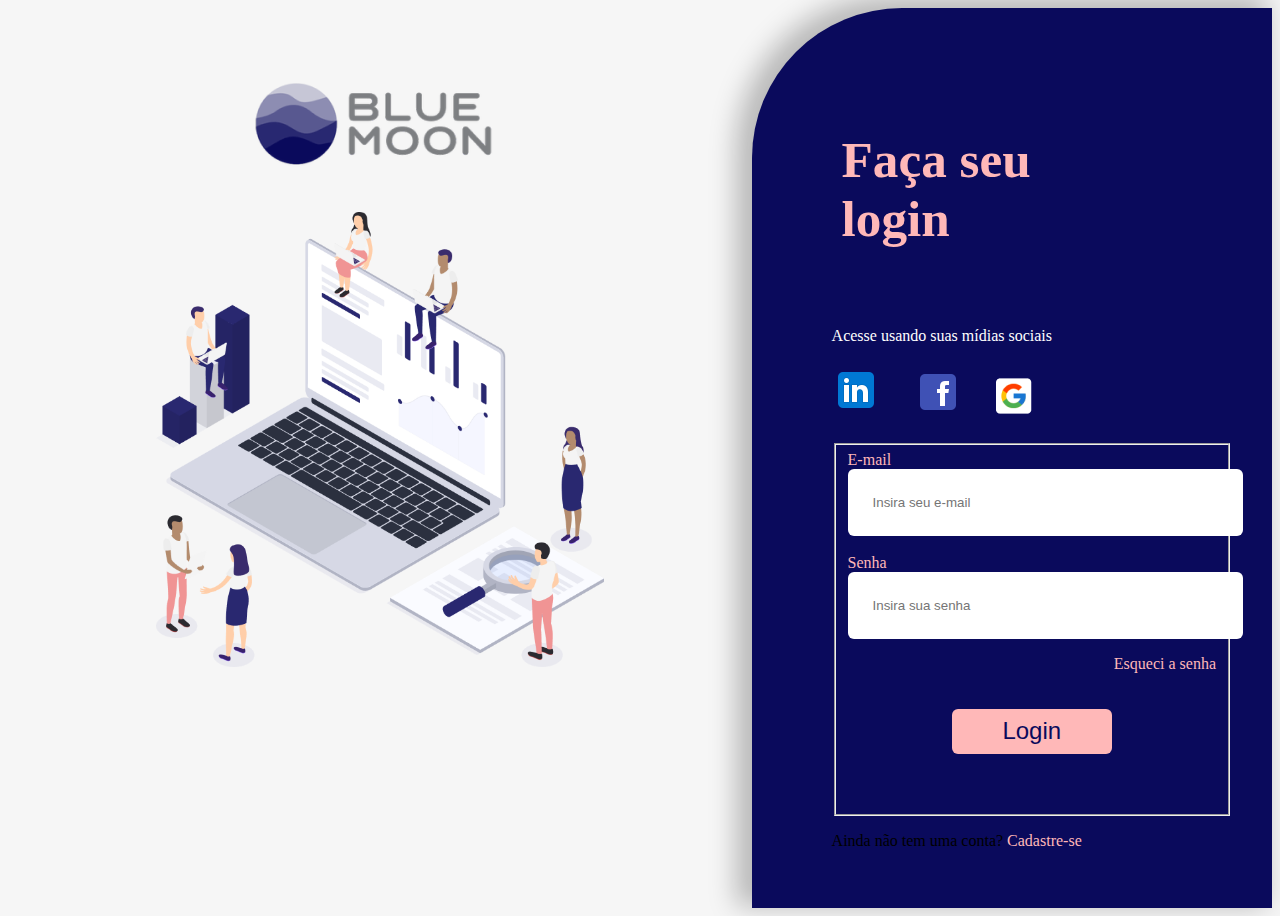
==== Login.html @ 1dfbb417 "login page using  CSS and HTML" ====
<!Doctype html>
<html lang="en">
<meta charset="utf-8">

<head>
    <meta charset="utf-8">
    <meta name="viewport" content="width=device-width, initial-scale=1">
    <link href="https://cdn.jsdelivr.net/npm/bootstrap@5.1.1/dist/css/bootstrap.min.css" rel="stylesheet" integrity="sha384-F3w7mX95PdgyTmZZMECAngseQB83DfGTowi0iMjiWaeVhAn4FJkqJByhZMI3AhiU" crossorigin="anonymous">
    <link rel="icon" type="image/icon" href="faviconBM.ico">
    <link rel="stylesheet" href="Login.css">
    <title>Blue Moon</title>
</head>

<body>
    <!--Sessão do Formulário + Imagem-->
    <div class="divisor">
        <div class="conteudoesq">
            <div class="logosuperior">
                <img src="/img/Logo.png" class="logo" />
            </div>
            <section>
                <div class="ilustracao">
                    <img src="/img/Illustration.png" class="image" />
                </div>

        </div>
        <div class="conteudodir">
            <div class="text1">
                <h2>Faça seu login</h2>
            </div>
            <div class="midiasSociais">
                <p class="MS">Acesse usando suas mídias sociais</p>
            </div>
            <!-- botões meramente visuais, nenhuma funcionalidade -->

            <div class="login-social">
                <a href="https://www.linkedin.com"><img src="/img/linkedin.png " alt="login via linkedin "> </a>
                <a href="https://www.facebook.com"><img src="/img/Facebook.png " alt="login via linkedin "> </a>
                <a href="https://accounts.google.com/servicelogin?hl=pt-br"><img src="/img/google.png " alt="login via linkedin "> </a>
            </div>

            <!-- fim dos botões visuais -->

            <fieldset class="login ">
                <label class="label2 " for="email ">E-mail</label>
                <input class="label1 " type="email " name="Email " id="email " placeholder="Insira seu e-mail "><br/>
                <label class="label3 " for="senha ">Senha</label>
                <input class="label1 " type="password " name="Senha " id="senha " placeholder="Insira sua senha ">
                <div class="esqueceuSenha">
                    <a href="esqueceuSenha.HTML">
                        <p>Esqueci a senha</p>
                    </a>
                </div>
                <div class="botao">
                    <button type="submit ">Login</button>
                </div>
            </fieldset>
            <p class="registro ">Ainda não tem uma conta? <a href="Cadastro.html " class="cadastro ">Cadastre-se </a></p>

        </div>
    </div>
    </div>
    </section>
</body>

</html>
---- Login.css ----
body {
    background: #f6f6f6;
    font-family: 'Circular Std';
    font-style: normal;
}

.divisor {
    display: flex;
}

#logo.img {
    width: 13vw;
    margin: 170px 10px 10px 50px;
}

.conteudodir {
    width: 35vw;
    position: relative;
    background: #0A0A5C;
    box-shadow: -11px -7px 27px 5px rgb(0 0 0 / 25%);
    border-radius: 150px 0px 0px 0px;
    display: flex;
    flex-direction: column;
    padding: 20px 40px 0px 80px;
}

.conteudoesq {
    display: flex;
    width: 65vw;
    background-color: #f6f6f6;
    flex-direction: column;
    align-items: center;
    height: 100vh;
}

.login {
    display: flex;
    color: #FFB8B8;
    flex-direction: column;
    padding-bottom: 40px;
}

.text1 {
    font-family: 'Circular Std';
    font-style: normal;
    color: #FFB8B8;
    font-size: 75em;
    width: 66%;
    padding: 10px;
    margin: 50px 20px 10px 0px;
}

h2 {
    font-size: 4vw;
}

.midiasSociais p {
    color: #FFFFFF;
}

.login-social {
    width: 50%;
    display: flex;
    flex-direction: row;
    align-items: baseline;
    justify-content: space-between;
    color: #FFFFFF;
    padding: 5px 0px 5px 0px;
    margin-bottom: 20px;
}

input {
    height: 65px;
    width: 100%;
    border-radius: 6px;
    padding-left: 25px;
    border: none;
}

input:focus {
    outline-color: #FFB8B8;
}

.esqueceuSenha {
    display: flex;
    justify-content: flex-end;
}

.esqueceuSenha p {
    color: #FFB8B8;
}

.esqueceuSenha a {
    text-decoration: none;
}

.botao {
    display: flex;
    justify-content: center;
    padding: 20px;
}

button {
    width: 160px;
    font-size: 1.5em;
    height: 45px;
    display: flex;
    align-items: center;
    justify-content: center;
    color: #0A0A5C;
    background-color: #FFB8B8;
    border-radius: 6px;
    border: none;
    outline: none;
}

button:active {
    transform: scale(0.98);
    box-shadow: 3px 2px 22px 1px rgba(0, 0, 0, 0.24);
}

.registro p {
    color: #FFFFFF;
}

.registro a {
    color: #FFB8B8;
    text-decoration: none;
}

.logosuperior {
    margin: 70px 0px 40px 0px;
}

.ilustracao img {
    width: 35vw;
}
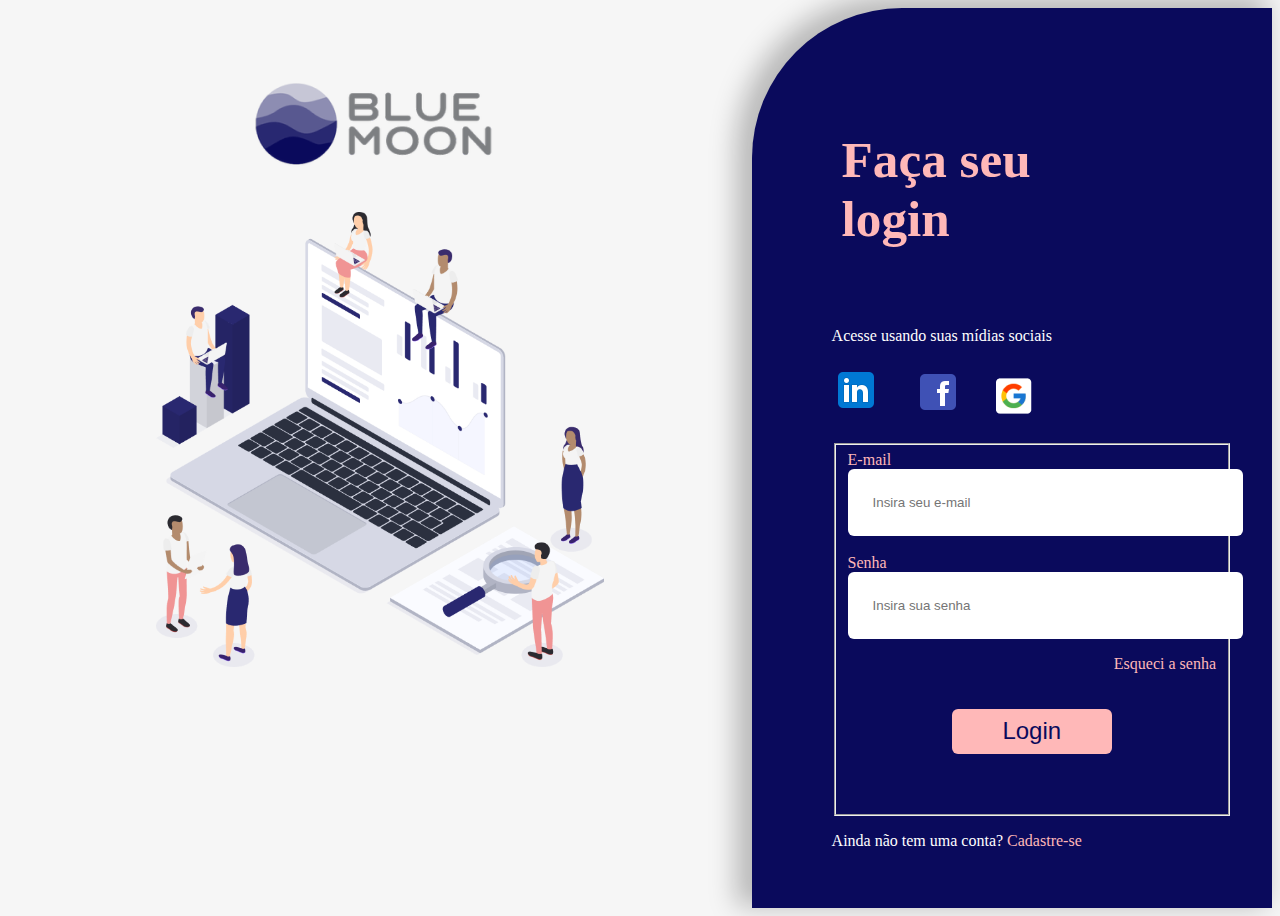
==== commit 8941b75c: "criação da página inicial" ====
--- a/Login.html
+++ b/Login.html
@@ -45,7 +45,7 @@
                 <label class="label2 " for="email ">E-mail</label>
                 <input class="label1 " type="email " name="Email " id="email " placeholder="Insira seu e-mail "><br/>
                 <label class="label3 " for="senha ">Senha</label>
-                <input class="label1 " type="password " name="Senha " id="senha " placeholder="Insira sua senha ">
+                <input class="label1 " type="password" name="Senha" id="senha " placeholder="Insira sua senha ">
                 <div class="esqueceuSenha">
                     <a href="esqueceuSenha.HTML">
                         <p>Esqueci a senha</p>
--- a/Login.css
+++ b/Login.css
@@ -79,6 +79,15 @@
 
 input:focus {
     outline-color: #FFB8B8;
+    outline-width: medium;
+}
+
+input:focus[type='password'] {
+    letter-spacing: 0.125em;
+}
+
+input:focus::placeholder {
+    color: transparent;
 }
 
 .esqueceuSenha {
@@ -119,8 +128,8 @@
     box-shadow: 3px 2px 22px 1px rgba(0, 0, 0, 0.24);
 }
 
-.registro p {
-    color: #FFFFFF;
+.registro {
+    color: white;
 }
 
 .registro a {
